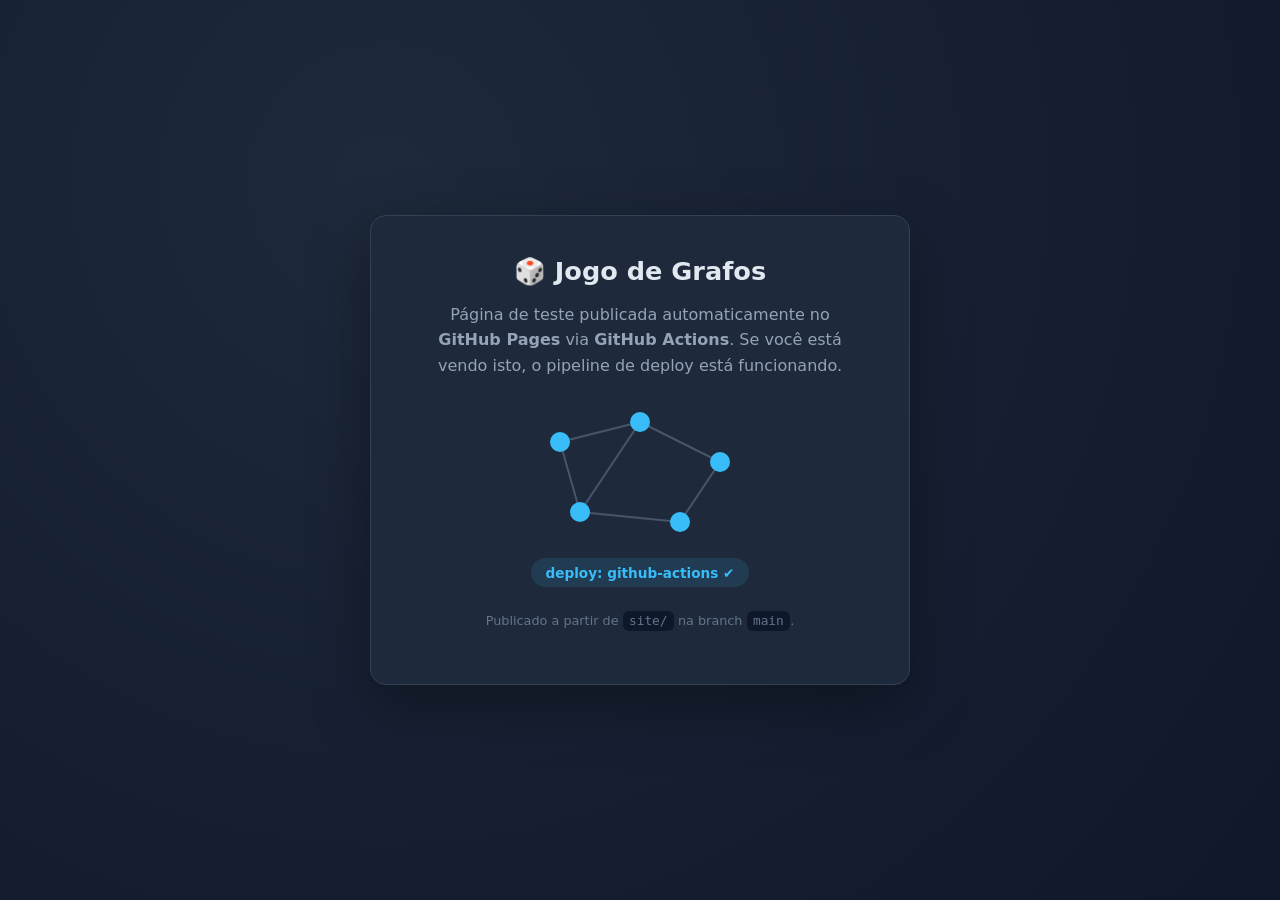
==== site/index.html @ eb972d92 "Estrutura de deploy para GitHub Pages via GitHub Actions - Adiciona site estatico de teste em site/i" ====
<!DOCTYPE html>
<html lang="pt-BR">
<head>
  <meta charset="UTF-8" />
  <meta name="viewport" content="width=device-width, initial-scale=1.0" />
  <title>Trabalho 1 — Jogo de Grafos</title>
  <style>
    :root {
      color-scheme: light dark;
      --bg: #0f172a;
      --card: #1e293b;
      --accent: #38bdf8;
      --text: #e2e8f0;
      --muted: #94a3b8;
    }
    * { box-sizing: border-box; }
    body {
      margin: 0;
      min-height: 100vh;
      display: grid;
      place-items: center;
      font-family: system-ui, -apple-system, "Segoe UI", Roboto, sans-serif;
      background: radial-gradient(circle at 30% 20%, #1e293b, var(--bg));
      color: var(--text);
      padding: 2rem;
    }
    .card {
      background: var(--card);
      border: 1px solid #334155;
      border-radius: 16px;
      padding: 2.5rem 3rem;
      max-width: 540px;
      box-shadow: 0 20px 60px rgba(0, 0, 0, 0.35);
      text-align: center;
    }
    h1 { margin: 0 0 .5rem; font-size: 1.6rem; }
    p { color: var(--muted); line-height: 1.6; }
    .badge {
      display: inline-block;
      margin-top: 1rem;
      padding: .4rem .9rem;
      border-radius: 999px;
      background: rgba(56, 189, 248, 0.12);
      color: var(--accent);
      font-size: .85rem;
      font-weight: 600;
    }
    svg { margin: 1.5rem auto 0; display: block; }
    .node { fill: var(--accent); }
    .edge { stroke: #475569; stroke-width: 2; }
    .stamp { margin-top: 1.5rem; font-size: .8rem; color: #64748b; }
    code { background: #0f172a; padding: .15rem .4rem; border-radius: 6px; }
  </style>
</head>
<body>
  <main class="card">
    <h1>🎲 Jogo de Grafos</h1>
    <p>
      Página de teste publicada automaticamente no <strong>GitHub Pages</strong>
      via <strong>GitHub Actions</strong>. Se você está vendo isto, o pipeline de
      deploy está funcionando.
    </p>
    <svg width="240" height="140" viewBox="0 0 240 140" role="img" aria-label="Grafo de exemplo">
      <line class="edge" x1="40" y1="40" x2="120" y2="20" />
      <line class="edge" x1="40" y1="40" x2="60" y2="110" />
      <line class="edge" x1="120" y1="20" x2="200" y2="60" />
      <line class="edge" x1="120" y1="20" x2="60" y2="110" />
      <line class="edge" x1="200" y1="60" x2="160" y2="120" />
      <line class="edge" x1="60" y1="110" x2="160" y2="120" />
      <circle class="node" cx="40" cy="40" r="10" />
      <circle class="node" cx="120" cy="20" r="10" />
      <circle class="node" cx="200" cy="60" r="10" />
      <circle class="node" cx="60" cy="110" r="10" />
      <circle class="node" cx="160" cy="120" r="10" />
    </svg>
    <div class="badge">deploy: github-actions ✔</div>
    <p class="stamp">
      Publicado a partir de <code>site/</code> na branch <code>main</code>.
    </p>
  </main>
</body>
</html>
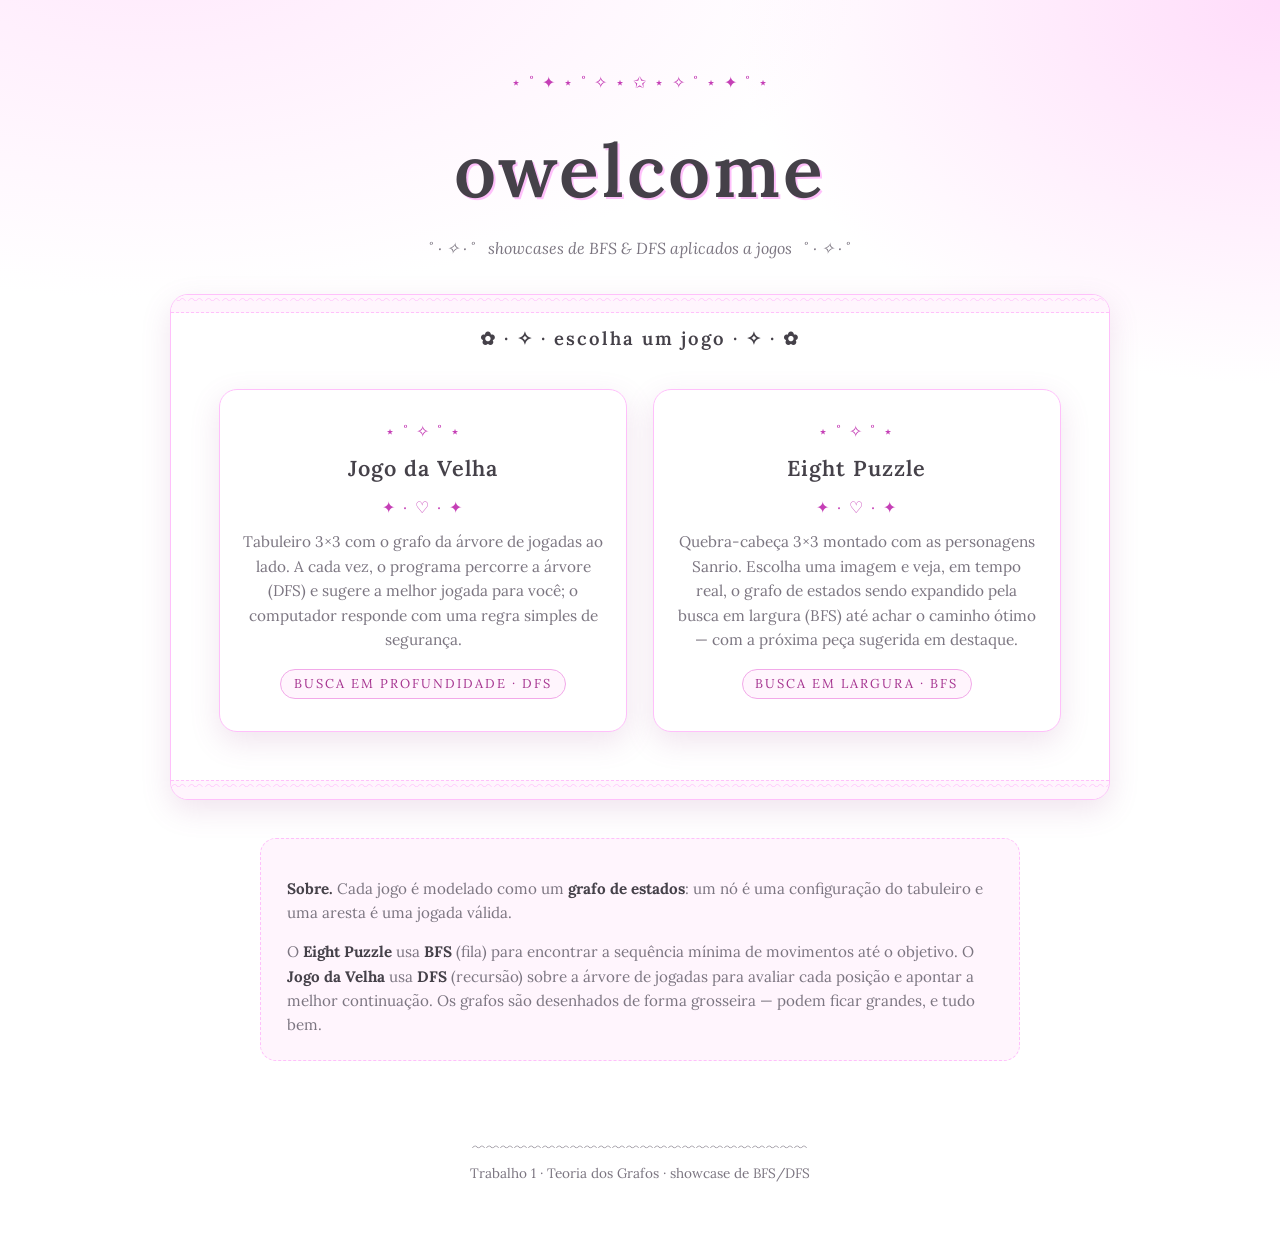
==== commit 999e6971: "Adiciona showcases de BFS/DFS: Jogo da Velha e Eight Puzzle Tela inicial (site/index.html) para esco" ====
--- a/site/index.html
+++ b/site/index.html
@@ -3,80 +3,74 @@
 <head>
   <meta charset="UTF-8" />
   <meta name="viewport" content="width=device-width, initial-scale=1.0" />
-  <title>Trabalho 1 — Jogo de Grafos</title>
-  <style>
-    :root {
-      color-scheme: light dark;
-      --bg: #0f172a;
-      --card: #1e293b;
-      --accent: #38bdf8;
-      --text: #e2e8f0;
-      --muted: #94a3b8;
-    }
-    * { box-sizing: border-box; }
-    body {
-      margin: 0;
-      min-height: 100vh;
-      display: grid;
-      place-items: center;
-      font-family: system-ui, -apple-system, "Segoe UI", Roboto, sans-serif;
-      background: radial-gradient(circle at 30% 20%, #1e293b, var(--bg));
-      color: var(--text);
-      padding: 2rem;
-    }
-    .card {
-      background: var(--card);
-      border: 1px solid #334155;
-      border-radius: 16px;
-      padding: 2.5rem 3rem;
-      max-width: 540px;
-      box-shadow: 0 20px 60px rgba(0, 0, 0, 0.35);
-      text-align: center;
-    }
-    h1 { margin: 0 0 .5rem; font-size: 1.6rem; }
-    p { color: var(--muted); line-height: 1.6; }
-    .badge {
-      display: inline-block;
-      margin-top: 1rem;
-      padding: .4rem .9rem;
-      border-radius: 999px;
-      background: rgba(56, 189, 248, 0.12);
-      color: var(--accent);
-      font-size: .85rem;
-      font-weight: 600;
-    }
-    svg { margin: 1.5rem auto 0; display: block; }
-    .node { fill: var(--accent); }
-    .edge { stroke: #475569; stroke-width: 2; }
-    .stamp { margin-top: 1.5rem; font-size: .8rem; color: #64748b; }
-    code { background: #0f172a; padding: .15rem .4rem; border-radius: 6px; }
-  </style>
+  <title>owelcome ✦ Showcases de Grafos</title>
+  <link rel="icon" href="data:image/svg+xml,%3Csvg xmlns='http://www.w3.org/2000/svg' viewBox='0 0 16 16'%3E%3Ctext y='13' font-size='13'%3E%F0%9F%8E%80%3C/text%3E%3C/svg%3E" />
+  <link rel="preconnect" href="https://fonts.googleapis.com" />
+  <link rel="preconnect" href="https://fonts.gstatic.com" crossorigin />
+  <link href="https://fonts.googleapis.com/css2?family=Lora:ital,wght@0,400;0,500;0,600;1,400&display=swap" rel="stylesheet" />
+  <link rel="stylesheet" href="styles.css" />
 </head>
 <body>
-  <main class="card">
-    <h1>🎲 Jogo de Grafos</h1>
-    <p>
-      Página de teste publicada automaticamente no <strong>GitHub Pages</strong>
-      via <strong>GitHub Actions</strong>. Se você está vendo isto, o pipeline de
-      deploy está funcionando.
+  <div class="welcome">
+    <p class="sparkle">⋆ ˚ ✦ ⋆ ˚ ✧ ⋆ ✩ ⋆ ✧ ˚ ⋆ ✦ ˚ ⋆</p>
+    <h1 class="welcome__mark">owelcome</h1>
+    <p class="welcome__sub">˚ · ✧ · ˚ &nbsp; showcases de BFS &amp; DFS aplicados a jogos &nbsp; ˚ · ✧ · ˚</p>
+  </div>
+
+  <div class="window" style="max-width: 940px;">
+    <span class="wave -top" data-wave></span>
+    <div class="window__title">✿ · ✧ · escolha um jogo · ✧ · ✿</div>
+    <div class="window__body">
+      <div class="game-grid" style="margin-top:.4rem;">
+
+        <a class="game-card" href="tictactoe.html">
+          <span class="game-card__deco">⋆ ˚ ✧ ˚ ⋆</span>
+          <div class="game-card__name">Jogo da Velha</div>
+          <span class="game-card__deco">✦ · ♡ · ✦</span>
+          <p class="game-card__desc">
+            Tabuleiro 3×3 com o grafo da árvore de jogadas ao lado. A cada
+            vez, o programa percorre a árvore (DFS) e sugere a melhor jogada
+            para você; o computador responde com uma regra simples de
+            segurança.
+          </p>
+          <span class="game-card__algo">busca em profundidade · dfs</span>
+        </a>
+
+        <a class="game-card" href="eightpuzzle.html">
+          <span class="game-card__deco">⋆ ˚ ✧ ˚ ⋆</span>
+          <div class="game-card__name">Eight Puzzle</div>
+          <span class="game-card__deco">✦ · ♡ · ✦</span>
+          <p class="game-card__desc">
+            Quebra-cabeça 3×3 montado com as personagens Sanrio. Escolha uma
+            imagem e veja, em tempo real, o grafo de estados sendo expandido
+            pela busca em largura (BFS) até achar o caminho ótimo — com a
+            próxima peça sugerida em destaque.
+          </p>
+          <span class="game-card__algo">busca em largura · bfs</span>
+        </a>
+
+      </div>
+    </div>
+    <span class="wave -bottom" data-wave></span>
+  </div>
+
+  <div class="home-about">
+    <p><b>Sobre.</b> Cada jogo é modelado como um <b>grafo de estados</b>: um nó
+    é uma configuração do tabuleiro e uma aresta é uma jogada válida.</p>
+    <p style="margin-bottom:0;">
+      O <b>Eight Puzzle</b> usa <b>BFS</b> (fila) para encontrar a sequência
+      mínima de movimentos até o objetivo. O <b>Jogo da Velha</b> usa
+      <b>DFS</b> (recursão) sobre a árvore de jogadas para avaliar cada
+      posição e apontar a melhor continuação. Os grafos são desenhados de
+      forma grosseira — podem ficar grandes, e tudo bem.
     </p>
-    <svg width="240" height="140" viewBox="0 0 240 140" role="img" aria-label="Grafo de exemplo">
-      <line class="edge" x1="40" y1="40" x2="120" y2="20" />
-      <line class="edge" x1="40" y1="40" x2="60" y2="110" />
-      <line class="edge" x1="120" y1="20" x2="200" y2="60" />
-      <line class="edge" x1="120" y1="20" x2="60" y2="110" />
-      <line class="edge" x1="200" y1="60" x2="160" y2="120" />
-      <line class="edge" x1="60" y1="110" x2="160" y2="120" />
-      <circle class="node" cx="40" cy="40" r="10" />
-      <circle class="node" cx="120" cy="20" r="10" />
-      <circle class="node" cx="200" cy="60" r="10" />
-      <circle class="node" cx="60" cy="110" r="10" />
-      <circle class="node" cx="160" cy="120" r="10" />
-    </svg>
-    <div class="badge">deploy: github-actions ✔</div>
-    <p class="stamp">
-      Publicado a partir de <code>site/</code> na branch <code>main</code>.
-    </p>
-  </main>
+  </div>
+
+  <div class="foot">
+    <span data-wave-inline="24"></span><br />
+    Trabalho 1 · Teoria dos Grafos · showcase de BFS/DFS
+  </div>
+
+  <script src="js/ui.js"></script>
 </body>
 </html>
--- a/site/styles.css
+++ b/site/styles.css
@@ -0,0 +1,438 @@
+/* ============================================================
+   Showcases de Grafos — BFS / DFS em jogos
+   Estetica: Lora + #ffc0fb / #ffffff + cinza grafite
+   ============================================================ */
+
+:root {
+  --pink: #ffc0fb;
+  --pink-tint: #ffe9fc;
+  --pink-faint: #fff5fd;
+  --white: #ffffff;
+  --ink: #454149;          /* cinza grafite (no lugar do preto) */
+  --ink-soft: #7b7580;
+  --line: #f2a9e9;
+  --accent: #c53fb6;       /* rosa mais forte p/ destaques e caminho */
+  --accent-deep: #a5338f;
+  --good: #4caf7d;
+  --shadow: 0 10px 30px rgba(160, 90, 150, 0.16);
+}
+
+* { box-sizing: border-box; }
+
+html { scroll-behavior: smooth; }
+
+body {
+  margin: 0;
+  min-height: 100vh;
+  font-family: "Lora", Georgia, "Times New Roman", serif;
+  color: var(--ink);
+  background:
+    radial-gradient(1200px 600px at 12% -5%, var(--pink-tint), transparent 60%),
+    radial-gradient(1000px 700px at 100% 0%, #ffdcfa, transparent 55%),
+    var(--white);
+  line-height: 1.6;
+}
+
+a { color: var(--accent-deep); }
+
+/* ---------- moldura de "janela" com borda ﹌ ---------- */
+
+.window {
+  background: var(--white);
+  border: 1.5px solid var(--pink);
+  border-radius: 18px;
+  box-shadow: var(--shadow);
+  margin: 0 auto 2rem;
+  max-width: 1180px;
+  overflow: hidden;
+}
+
+.wave {
+  display: block;
+  overflow: hidden;
+  white-space: nowrap;
+  color: var(--pink);
+  background: var(--pink-faint);
+  height: 1.15em;
+  line-height: 1.15em;
+  letter-spacing: 1px;
+  font-size: 1rem;
+  user-select: none;
+  /* ﹌ e um caractere CJK; onde nao houver fonte, a borda tracejada abaixo
+     ja da o acabamento da "janela". */
+  font-family: "Noto Sans CJK JP", "Noto Sans CJK SC", "Noto Sans JP",
+    "Hiragino Sans", "Yu Gothic", "MS Gothic", "Lora", serif;
+}
+.wave.-bottom { border-top: 1px dashed var(--pink); }
+.wave.-top { border-bottom: 1px dashed var(--pink); }
+
+.window__body { padding: 1.6rem 1.8rem 2rem; }
+.window__title {
+  text-align: center;
+  font-size: 1.15rem;
+  font-weight: 600;
+  letter-spacing: 2px;
+  color: var(--ink);
+  padding: .7rem 1rem .2rem;
+}
+
+/* ---------- cabecalho de pagina ---------- */
+
+.page-head {
+  max-width: 1180px;
+  margin: 2.2rem auto 1.4rem;
+  padding: 0 1.2rem;
+  text-align: center;
+}
+.page-head h1 {
+  font-size: clamp(1.6rem, 4vw, 2.4rem);
+  font-weight: 600;
+  margin: .2rem 0 .3rem;
+  letter-spacing: 1px;
+}
+.page-head p { margin: .2rem 0; color: var(--ink-soft); }
+
+.sparkle { color: var(--accent); letter-spacing: 2px; }
+
+.backlink {
+  display: inline-block;
+  margin: 0 auto;
+  font-size: .95rem;
+  text-decoration: none;
+  border-bottom: 1px dotted var(--accent-deep);
+}
+.backlink:hover { color: var(--accent); }
+
+/* ---------- home ---------- */
+
+.welcome {
+  text-align: center;
+  padding: 3.4rem 1.2rem 1rem;
+}
+.welcome__mark {
+  font-size: clamp(2.6rem, 9vw, 4.6rem);
+  font-weight: 600;
+  letter-spacing: 3px;
+  margin: 0;
+  color: var(--ink);
+  text-shadow: 2px 2px 0 var(--pink);
+}
+.welcome__sub {
+  color: var(--ink-soft);
+  font-style: italic;
+  margin-top: .4rem;
+}
+
+.game-grid {
+  display: grid;
+  grid-template-columns: repeat(auto-fit, minmax(280px, 1fr));
+  gap: 1.6rem;
+  max-width: 900px;
+  margin: 2.2rem auto 1rem;
+  padding: 0 1.2rem;
+}
+.game-card {
+  display: block;
+  text-decoration: none;
+  color: var(--ink);
+  background: var(--white);
+  border: 1.5px solid var(--pink);
+  border-radius: 18px;
+  padding: 1.8rem 1.4rem 2rem;
+  text-align: center;
+  box-shadow: var(--shadow);
+  transition: transform .16s ease, box-shadow .16s ease, background .16s ease;
+}
+.game-card:hover {
+  transform: translateY(-4px);
+  background: var(--pink-faint);
+  box-shadow: 0 16px 40px rgba(160, 90, 150, 0.24);
+}
+.game-card__name {
+  font-size: 1.35rem;
+  font-weight: 600;
+  letter-spacing: 1px;
+  margin: .4rem 0 .6rem;
+}
+.game-card__deco { color: var(--accent); letter-spacing: 2px; display: block; }
+.game-card__desc { color: var(--ink-soft); font-size: .96rem; margin: .6rem 0 0; }
+.game-card__algo {
+  display: inline-block;
+  margin-top: 1rem;
+  font-size: .8rem;
+  letter-spacing: 2px;
+  text-transform: uppercase;
+  color: var(--accent-deep);
+  border: 1px solid var(--line);
+  border-radius: 999px;
+  padding: .25rem .8rem;
+  background: var(--pink-faint);
+}
+
+.home-about {
+  max-width: 760px;
+  margin: 2.4rem auto 3rem;
+  padding: 1.4rem 1.6rem;
+  background: var(--pink-faint);
+  border: 1px dashed var(--pink);
+  border-radius: 16px;
+  color: var(--ink-soft);
+  font-size: .95rem;
+}
+.home-about b { color: var(--ink); }
+
+/* ---------- layout jogo + grafo lado a lado ---------- */
+
+.play-layout {
+  display: grid;
+  grid-template-columns: minmax(280px, 360px) 1fr;
+  gap: 1.8rem;
+  align-items: start;
+}
+@media (max-width: 860px) {
+  .play-layout { grid-template-columns: 1fr; }
+}
+
+.panel-title {
+  font-weight: 600;
+  letter-spacing: 1px;
+  margin: 0 0 .8rem;
+  font-size: 1.02rem;
+}
+.panel-title .sparkle { font-size: .9em; }
+
+/* ---------- jogo da velha ---------- */
+
+.ttt-board {
+  display: grid;
+  grid-template-columns: repeat(3, 1fr);
+  gap: 8px;
+  width: 100%;
+  max-width: 320px;
+  aspect-ratio: 1 / 1;
+  margin-bottom: 1rem;
+}
+.ttt-cell {
+  border: 1.5px solid var(--pink);
+  border-radius: 14px;
+  background: var(--white);
+  font-family: "Lora", serif;
+  font-size: clamp(2rem, 9vw, 3rem);
+  font-weight: 600;
+  color: var(--ink);
+  cursor: pointer;
+  display: flex;
+  align-items: center;
+  justify-content: center;
+  transition: background .12s ease, transform .12s ease;
+}
+.ttt-cell:hover:not(:disabled) { background: var(--pink-faint); }
+.ttt-cell:disabled { cursor: default; }
+.ttt-cell.-x { color: var(--accent-deep); }
+.ttt-cell.-o { color: var(--ink-soft); }
+.ttt-cell.-hint {
+  background: var(--pink-tint);
+  box-shadow: inset 0 0 0 3px var(--accent);
+  animation: pulse 1.3s ease-in-out infinite;
+}
+.ttt-cell.-win { background: #e5f6ec; box-shadow: inset 0 0 0 3px var(--good); }
+
+@keyframes pulse {
+  0%, 100% { box-shadow: inset 0 0 0 3px var(--accent); }
+  50% { box-shadow: inset 0 0 0 5px var(--pink); }
+}
+@keyframes pulse-out {
+  0%, 100% { box-shadow: 0 0 0 3px var(--accent), 0 0 12px rgba(197, 63, 182, 0.45); }
+  50% { box-shadow: 0 0 0 5px var(--pink), 0 0 18px rgba(197, 63, 182, 0.6); }
+}
+
+/* ---------- eight puzzle ---------- */
+
+.char-grid {
+  display: grid;
+  grid-template-columns: repeat(auto-fit, minmax(150px, 1fr));
+  gap: 1rem;
+}
+.char-card {
+  border: 1.5px solid var(--pink);
+  border-radius: 16px;
+  padding: .7rem .5rem 1rem;
+  text-align: center;
+  cursor: pointer;
+  background: var(--white);
+  transition: transform .14s ease, box-shadow .14s ease;
+}
+.char-card:hover { transform: translateY(-3px); box-shadow: var(--shadow); }
+.char-card.-active { box-shadow: 0 0 0 3px var(--accent), var(--shadow); }
+.char-card img {
+  width: 100%;
+  border-radius: 12px;
+  display: block;
+  margin-bottom: .5rem;
+}
+.char-card__name {
+  font-size: .92rem;
+  font-weight: 600;
+  letter-spacing: .5px;
+}
+.char-card__deco { display: block; color: var(--accent); font-size: .85rem; }
+
+.puzzle-board {
+  display: grid;
+  grid-template-columns: repeat(3, 1fr);
+  gap: 6px;
+  width: 100%;
+  max-width: 320px;
+  aspect-ratio: 1 / 1;
+  margin-bottom: 1rem;
+  background: var(--pink);
+  padding: 6px;
+  border-radius: 16px;
+}
+.puzzle-tile {
+  border-radius: 10px;
+  background-size: 300% 300%;
+  background-repeat: no-repeat;
+  cursor: pointer;
+  border: none;
+  padding: 0;
+  transition: filter .12s ease;
+}
+.puzzle-tile:hover { filter: brightness(1.04) saturate(1.05); }
+.puzzle-tile.-blank {
+  background: var(--pink-faint) !important;
+  cursor: default;
+}
+.puzzle-tile.-hint {
+  box-shadow: 0 0 0 3px var(--accent), 0 0 14px rgba(197, 63, 182, 0.5);
+  animation: pulse-out 1.3s ease-in-out infinite;
+  position: relative;
+  z-index: 2;
+}
+
+/* ---------- controles ---------- */
+
+.controls { display: flex; flex-wrap: wrap; gap: .6rem; margin: .4rem 0 1rem; }
+button.btn {
+  font-family: "Lora", serif;
+  font-size: .92rem;
+  color: var(--ink);
+  background: var(--white);
+  border: 1.5px solid var(--pink);
+  border-radius: 999px;
+  padding: .45rem 1.1rem;
+  cursor: pointer;
+  transition: background .12s ease, transform .12s ease;
+}
+button.btn:hover { background: var(--pink-faint); }
+button.btn:active { transform: scale(.97); }
+button.btn.-primary { background: var(--accent); color: var(--white); border-color: var(--accent); }
+button.btn.-primary:hover { background: var(--accent-deep); }
+button.btn:disabled { opacity: .45; cursor: default; }
+
+.slider-row {
+  display: flex;
+  align-items: center;
+  gap: .7rem;
+  font-size: .9rem;
+  color: var(--ink-soft);
+  margin: .2rem 0 1rem;
+}
+.slider-row input[type="range"] { accent-color: var(--accent); flex: 1; }
+
+/* ---------- status / mensagens ---------- */
+
+.status {
+  min-height: 3.2em;
+  background: var(--pink-faint);
+  border: 1px dashed var(--pink);
+  border-radius: 12px;
+  padding: .6rem .9rem;
+  font-size: .95rem;
+  margin-bottom: 1rem;
+}
+.status b { color: var(--accent-deep); }
+.status .tag {
+  display: inline-block;
+  font-size: .78rem;
+  letter-spacing: 1px;
+  text-transform: uppercase;
+  background: var(--pink);
+  color: var(--ink);
+  border-radius: 999px;
+  padding: .1rem .6rem;
+  margin-right: .4rem;
+}
+
+.note {
+  font-size: .86rem;
+  color: var(--ink-soft);
+  background: var(--pink-faint);
+  border-left: 3px solid var(--pink);
+  padding: .7rem .9rem;
+  border-radius: 0 10px 10px 0;
+  margin-top: 1rem;
+}
+.note code {
+  background: var(--white);
+  border: 1px solid var(--line);
+  border-radius: 5px;
+  padding: 0 .3rem;
+  font-size: .92em;
+}
+
+/* ---------- grafo ---------- */
+
+.graph-wrap {
+  border: 1.5px solid var(--pink);
+  border-radius: 14px;
+  overflow: hidden;
+  background:
+    linear-gradient(var(--pink-faint), var(--white));
+}
+.graph-canvas {
+  display: block;
+  width: 100%;
+  height: 520px;
+  cursor: grab;
+}
+.graph-canvas:active { cursor: grabbing; }
+
+.legend {
+  display: flex;
+  flex-wrap: wrap;
+  gap: 1rem;
+  font-size: .84rem;
+  color: var(--ink-soft);
+  margin-top: .7rem;
+}
+.legend span { display: inline-flex; align-items: center; gap: .35rem; }
+.legend i {
+  width: 12px; height: 12px; border-radius: 3px; display: inline-block;
+}
+.legend .-start { background: #7a6f80; }
+.legend .-goal { background: var(--good); }
+.legend .-seen { background: #f2b8ea; }
+.legend .-path { background: var(--accent); }
+
+.graph-meta {
+  display: flex;
+  justify-content: space-between;
+  flex-wrap: wrap;
+  gap: .6rem;
+  font-size: .82rem;
+  color: var(--ink-soft);
+  margin-top: .5rem;
+}
+
+/* ---------- rodape ---------- */
+
+.foot {
+  text-align: center;
+  color: var(--ink-soft);
+  font-size: .85rem;
+  padding: 2rem 1rem 3rem;
+}
+.foot .wave-inline { color: var(--pink); letter-spacing: 1px; }
+
+.hidden { display: none !important; }
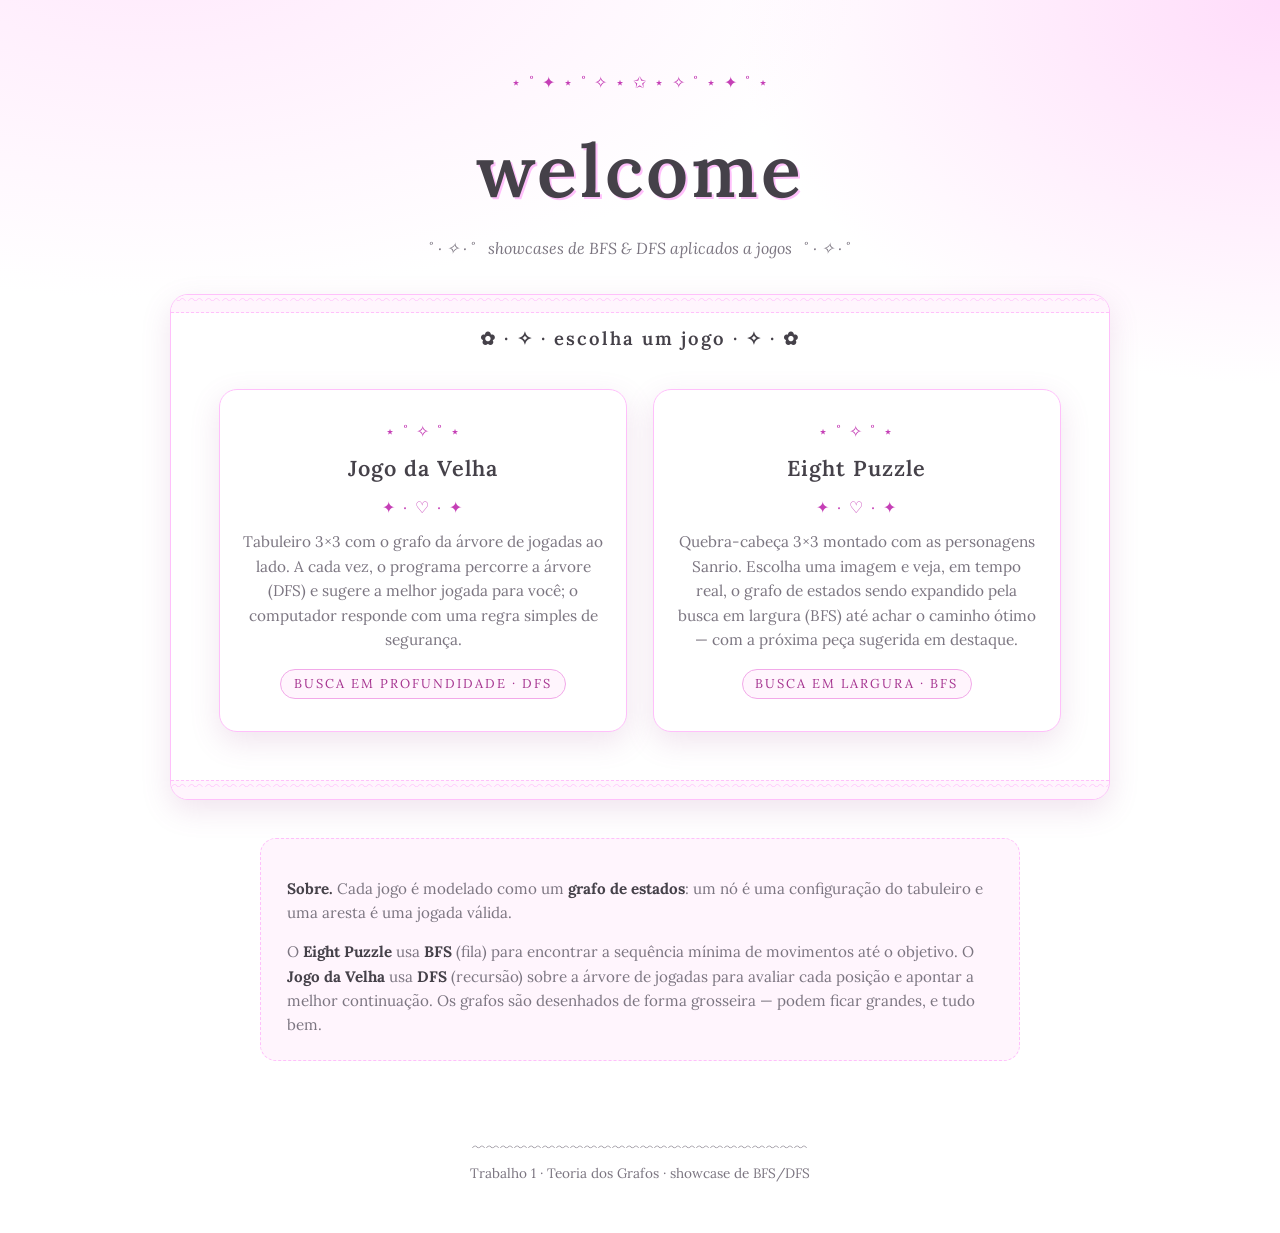
==== commit b4b0cf9e: "Grafo estático único por jogo + ajustes de UI e comemoração Grafo: - Agora cada jogo tem UM grafo es" ====
--- a/site/index.html
+++ b/site/index.html
@@ -3,7 +3,7 @@
 <head>
   <meta charset="UTF-8" />
   <meta name="viewport" content="width=device-width, initial-scale=1.0" />
-  <title>owelcome ✦ Showcases de Grafos</title>
+  <title>welcome ✦ Showcases de Grafos</title>
   <link rel="icon" href="data:image/svg+xml,%3Csvg xmlns='http://www.w3.org/2000/svg' viewBox='0 0 16 16'%3E%3Ctext y='13' font-size='13'%3E%F0%9F%8E%80%3C/text%3E%3C/svg%3E" />
   <link rel="preconnect" href="https://fonts.googleapis.com" />
   <link rel="preconnect" href="https://fonts.gstatic.com" crossorigin />
@@ -13,7 +13,7 @@
 <body>
   <div class="welcome">
     <p class="sparkle">⋆ ˚ ✦ ⋆ ˚ ✧ ⋆ ✩ ⋆ ✧ ˚ ⋆ ✦ ˚ ⋆</p>
-    <h1 class="welcome__mark">owelcome</h1>
+    <h1 class="welcome__mark">welcome</h1>
     <p class="welcome__sub">˚ · ✧ · ˚ &nbsp; showcases de BFS &amp; DFS aplicados a jogos &nbsp; ˚ · ✧ · ˚</p>
   </div>
 
--- a/site/styles.css
+++ b/site/styles.css
@@ -206,6 +206,7 @@
 .ttt-board {
   display: grid;
   grid-template-columns: repeat(3, 1fr);
+  grid-template-rows: repeat(3, 1fr);
   gap: 8px;
   width: 100%;
   max-width: 320px;
@@ -213,29 +214,46 @@
   margin-bottom: 1rem;
 }
 .ttt-cell {
+  min-width: 0;
+  min-height: 0;
+  padding: 0;
   border: 1.5px solid var(--pink);
   border-radius: 14px;
   background: var(--white);
   font-family: "Lora", serif;
-  font-size: clamp(2rem, 9vw, 3rem);
+  font-size: clamp(1.8rem, 8vw, 2.8rem);
+  line-height: 1;
   font-weight: 600;
   color: var(--ink);
   cursor: pointer;
+  overflow: hidden;
   display: flex;
   align-items: center;
   justify-content: center;
   transition: background .12s ease, transform .12s ease;
 }
-.ttt-cell:hover:not(:disabled) { background: var(--pink-faint); }
+.ttt-cell:hover:not(:disabled) { filter: brightness(0.97); }
 .ttt-cell:disabled { cursor: default; }
+/* casas ainda vazias: textura xadrez pastel (clareada por cima) */
+.ttt-cell.-empty {
+  background-image:
+    linear-gradient(rgba(255, 255, 255, 0.68), rgba(255, 255, 255, 0.68)),
+    url("img/textura.jpg");
+  background-size: 74px 74px;
+  background-position: center;
+}
 .ttt-cell.-x { color: var(--accent-deep); }
 .ttt-cell.-o { color: var(--ink-soft); }
 .ttt-cell.-hint {
-  background: var(--pink-tint);
   box-shadow: inset 0 0 0 3px var(--accent);
   animation: pulse 1.3s ease-in-out infinite;
 }
-.ttt-cell.-win { background: #e5f6ec; box-shadow: inset 0 0 0 3px var(--good); }
+/* vitória: amarelo pastel (no lugar do verde) */
+.ttt-cell.-win {
+  background-image: none;
+  background: #fff3c4;
+  box-shadow: inset 0 0 0 3px #f0cf6b;
+}
 
 @keyframes pulse {
   0%, 100% { box-shadow: inset 0 0 0 3px var(--accent); }
@@ -299,9 +317,11 @@
   transition: filter .12s ease;
 }
 .puzzle-tile:hover { filter: brightness(1.04) saturate(1.05); }
+/* peça vazia: cor saturada da paleta do jogo (definida inline via JS),
+   com um leve afundamento para ler como "buraco" */
 .puzzle-tile.-blank {
-  background: var(--pink-faint) !important;
   cursor: default;
+  box-shadow: inset 0 0 14px rgba(0, 0, 0, 0.22);
 }
 .puzzle-tile.-hint {
   box-shadow: 0 0 0 3px var(--accent), 0 0 14px rgba(197, 63, 182, 0.5);
@@ -436,3 +456,32 @@
 .foot .wave-inline { color: var(--pink); letter-spacing: 1px; }
 
 .hidden { display: none !important; }
+
+/* ---------- comemoração (confete + brilhos + "win") ---------- */
+
+.fx-canvas {
+  position: fixed;
+  inset: 0;
+  width: 100vw;
+  height: 100vh;
+  pointer-events: none;
+  z-index: 90;
+}
+.fx-word {
+  position: fixed;
+  left: 50%;
+  top: 42%;
+  transform: translate(-50%, -50%) scale(0.6);
+  font-family: "Lora", Georgia, serif;
+  font-size: clamp(3rem, 12vw, 6.5rem);
+  font-weight: 600;
+  letter-spacing: 3px;
+  color: var(--ink);
+  text-shadow: 3px 3px 0 var(--pink);
+  opacity: 0;
+  pointer-events: none;
+  z-index: 91;
+  transition: opacity .4s ease, transform .5s cubic-bezier(.2, 1.4, .4, 1);
+}
+.fx-word.-in { opacity: 1; transform: translate(-50%, -50%) scale(1); }
+.fx-word.-out { opacity: 0; transform: translate(-50%, -50%) scale(1.25); }
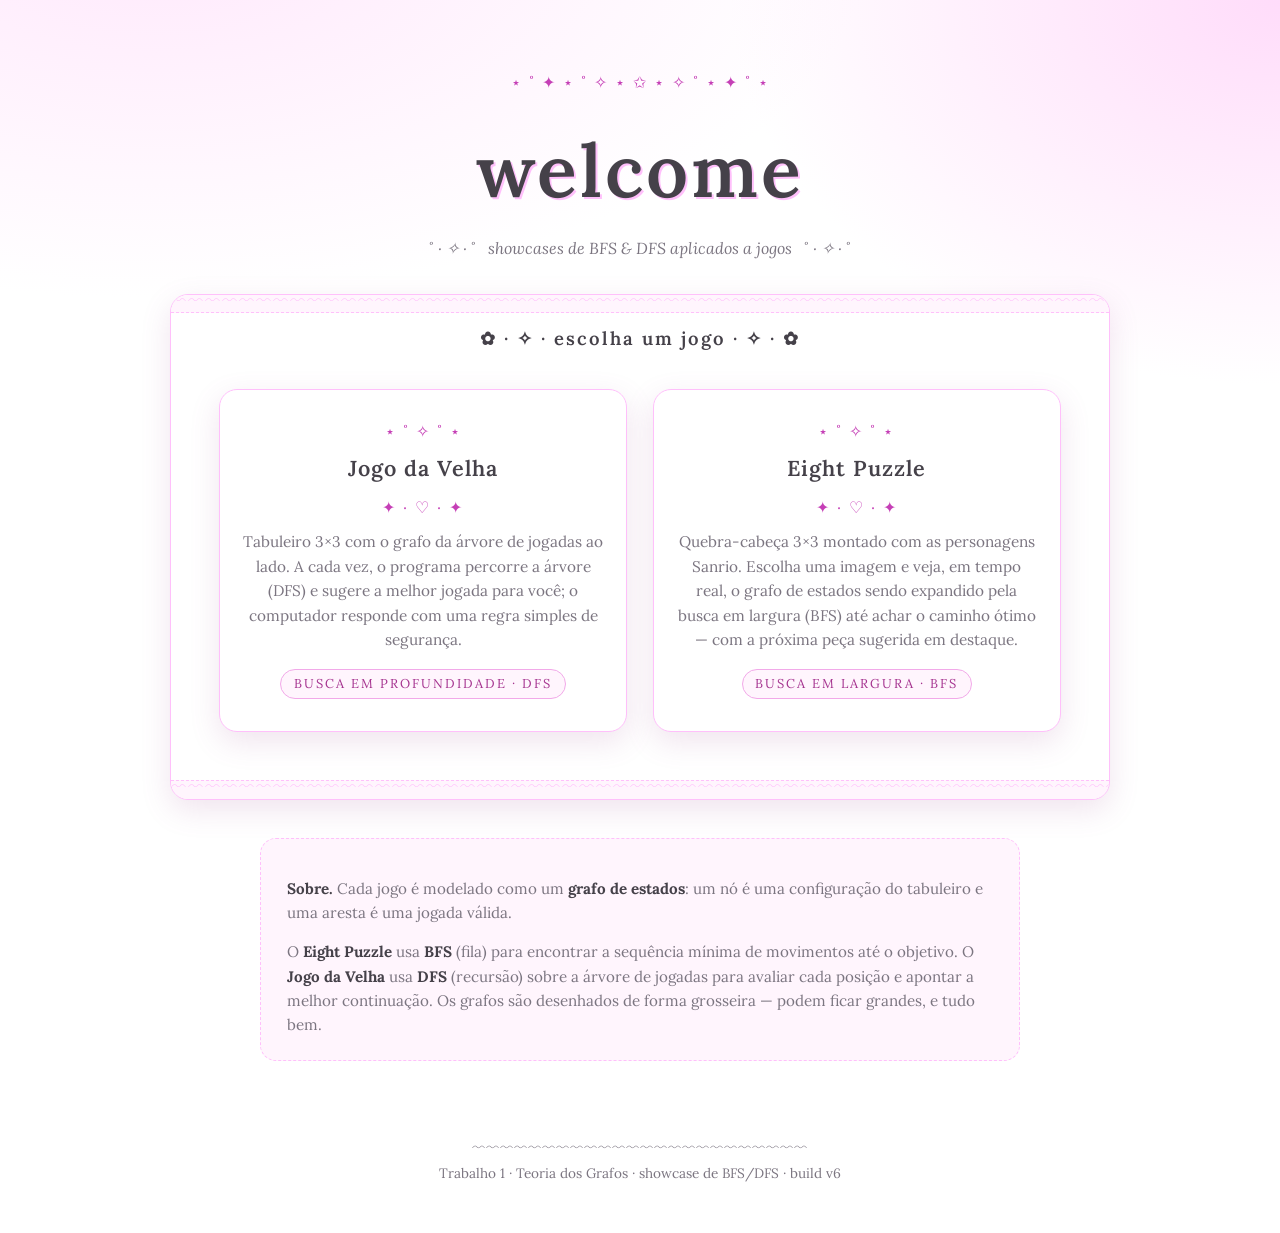
==== commit ef8b6746: "Reescreve o grafo com typed arrays (corrige travamento em 98%) + cache busting Travamento no 8-puzzl" ====
--- a/site/index.html
+++ b/site/index.html
@@ -8,7 +8,7 @@
   <link rel="preconnect" href="https://fonts.googleapis.com" />
   <link rel="preconnect" href="https://fonts.gstatic.com" crossorigin />
   <link href="https://fonts.googleapis.com/css2?family=Lora:ital,wght@0,400;0,500;0,600;1,400&display=swap" rel="stylesheet" />
-  <link rel="stylesheet" href="styles.css" />
+  <link rel="stylesheet" href="styles.css?v=6" />
 </head>
 <body>
   <div class="welcome">
@@ -68,9 +68,9 @@
 
   <div class="foot">
     <span data-wave-inline="24"></span><br />
-    Trabalho 1 · Teoria dos Grafos · showcase de BFS/DFS
+    Trabalho 1 · Teoria dos Grafos · showcase de BFS/DFS · build v6
   </div>
 
-  <script src="js/ui.js"></script>
+  <script src="js/ui.js?v=6"></script>
 </body>
 </html>
--- a/site/styles.css
+++ b/site/styles.css
@@ -255,13 +255,15 @@
   box-shadow: inset 0 0 0 3px #f0cf6b;
 }
 
+/* anel de espessura CONSTANTE — só a cor pulsa, para a casa nunca
+   parecer que muda de tamanho */
 @keyframes pulse {
   0%, 100% { box-shadow: inset 0 0 0 3px var(--accent); }
-  50% { box-shadow: inset 0 0 0 5px var(--pink); }
+  50% { box-shadow: inset 0 0 0 3px var(--pink); }
 }
 @keyframes pulse-out {
   0%, 100% { box-shadow: 0 0 0 3px var(--accent), 0 0 12px rgba(197, 63, 182, 0.45); }
-  50% { box-shadow: 0 0 0 5px var(--pink), 0 0 18px rgba(197, 63, 182, 0.6); }
+  50% { box-shadow: 0 0 0 3px var(--pink), 0 0 18px rgba(197, 63, 182, 0.6); }
 }
 
 /* ---------- eight puzzle ---------- */
@@ -372,6 +374,22 @@
   margin-bottom: 1rem;
 }
 .status b { color: var(--accent-deep); }
+.status .bar {
+  display: block;
+  height: 7px;
+  margin-top: .5rem;
+  border-radius: 999px;
+  background: var(--pink-tint);
+  overflow: hidden;
+}
+.status .bar i {
+  display: block;
+  height: 100%;
+  width: 0;
+  border-radius: 999px;
+  background: var(--accent);
+  transition: width .15s linear;
+}
 .status .tag {
   display: inline-block;
   font-size: .78rem;
